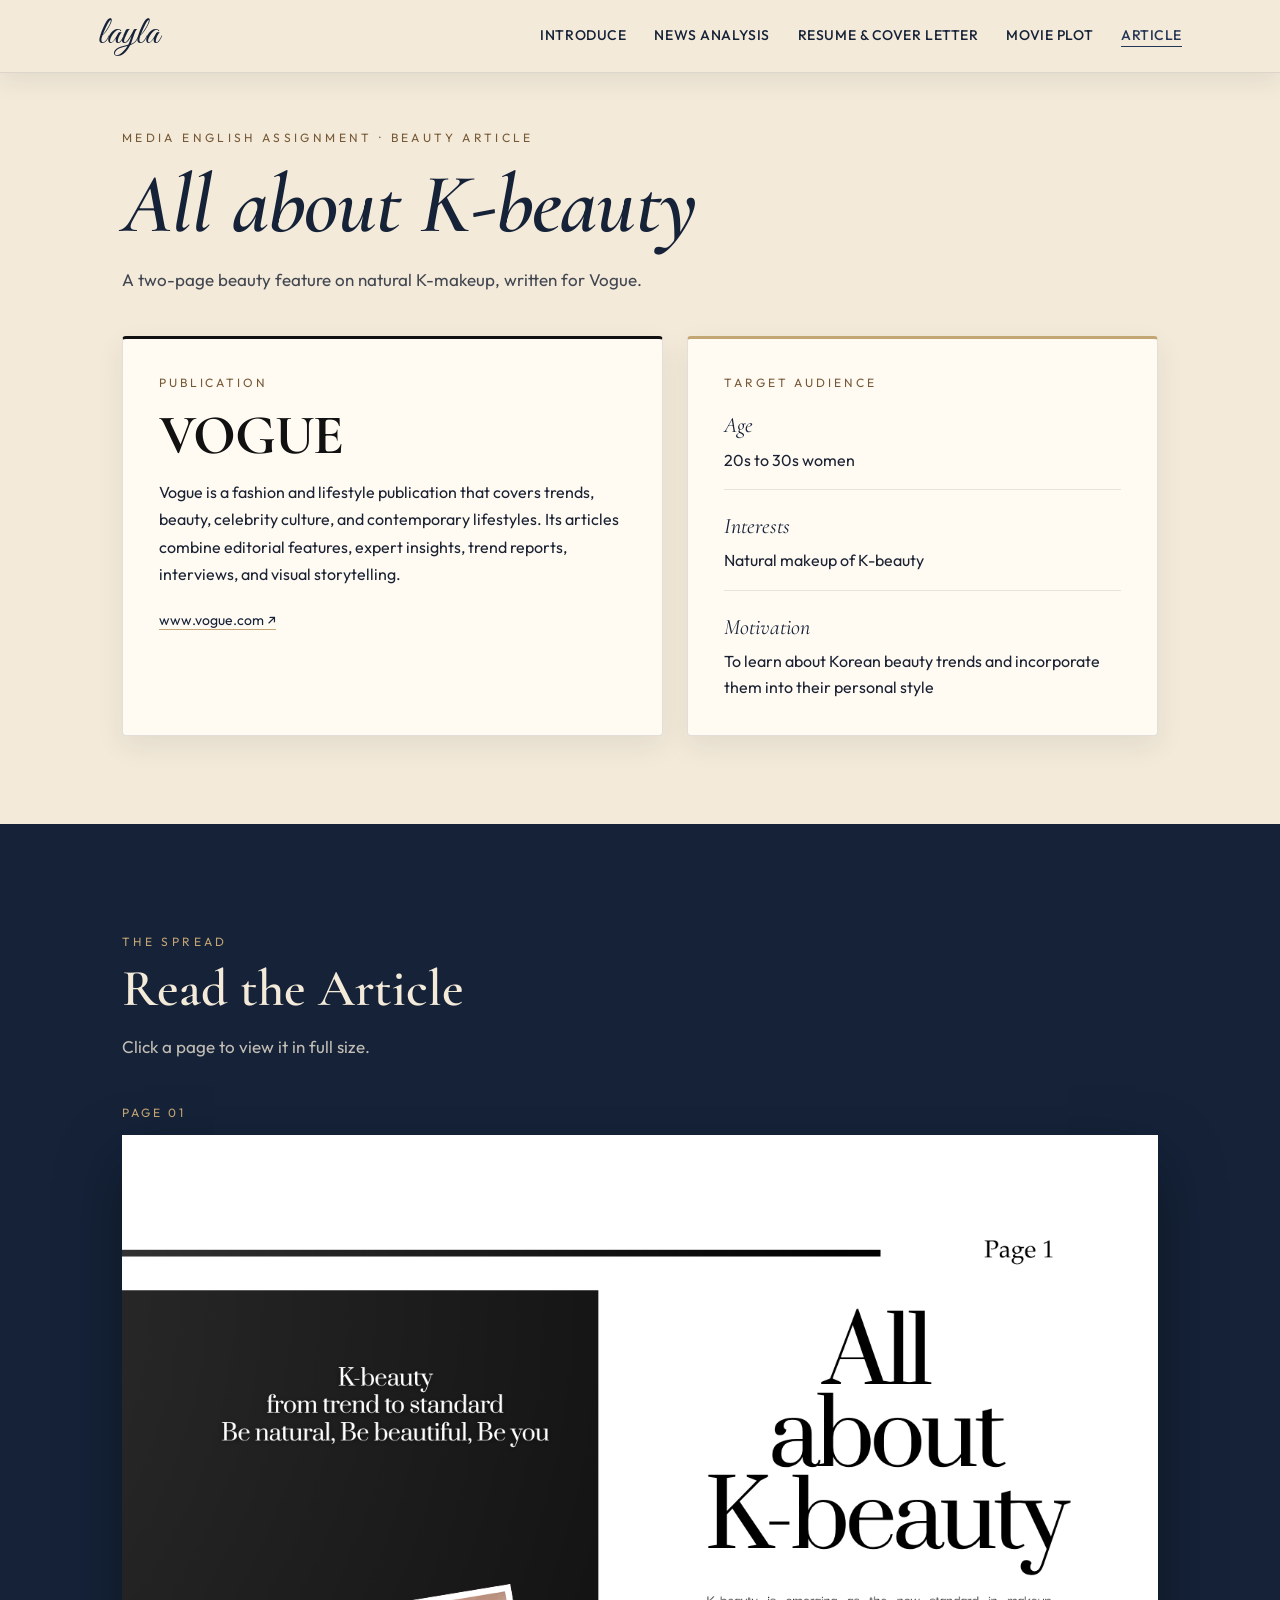
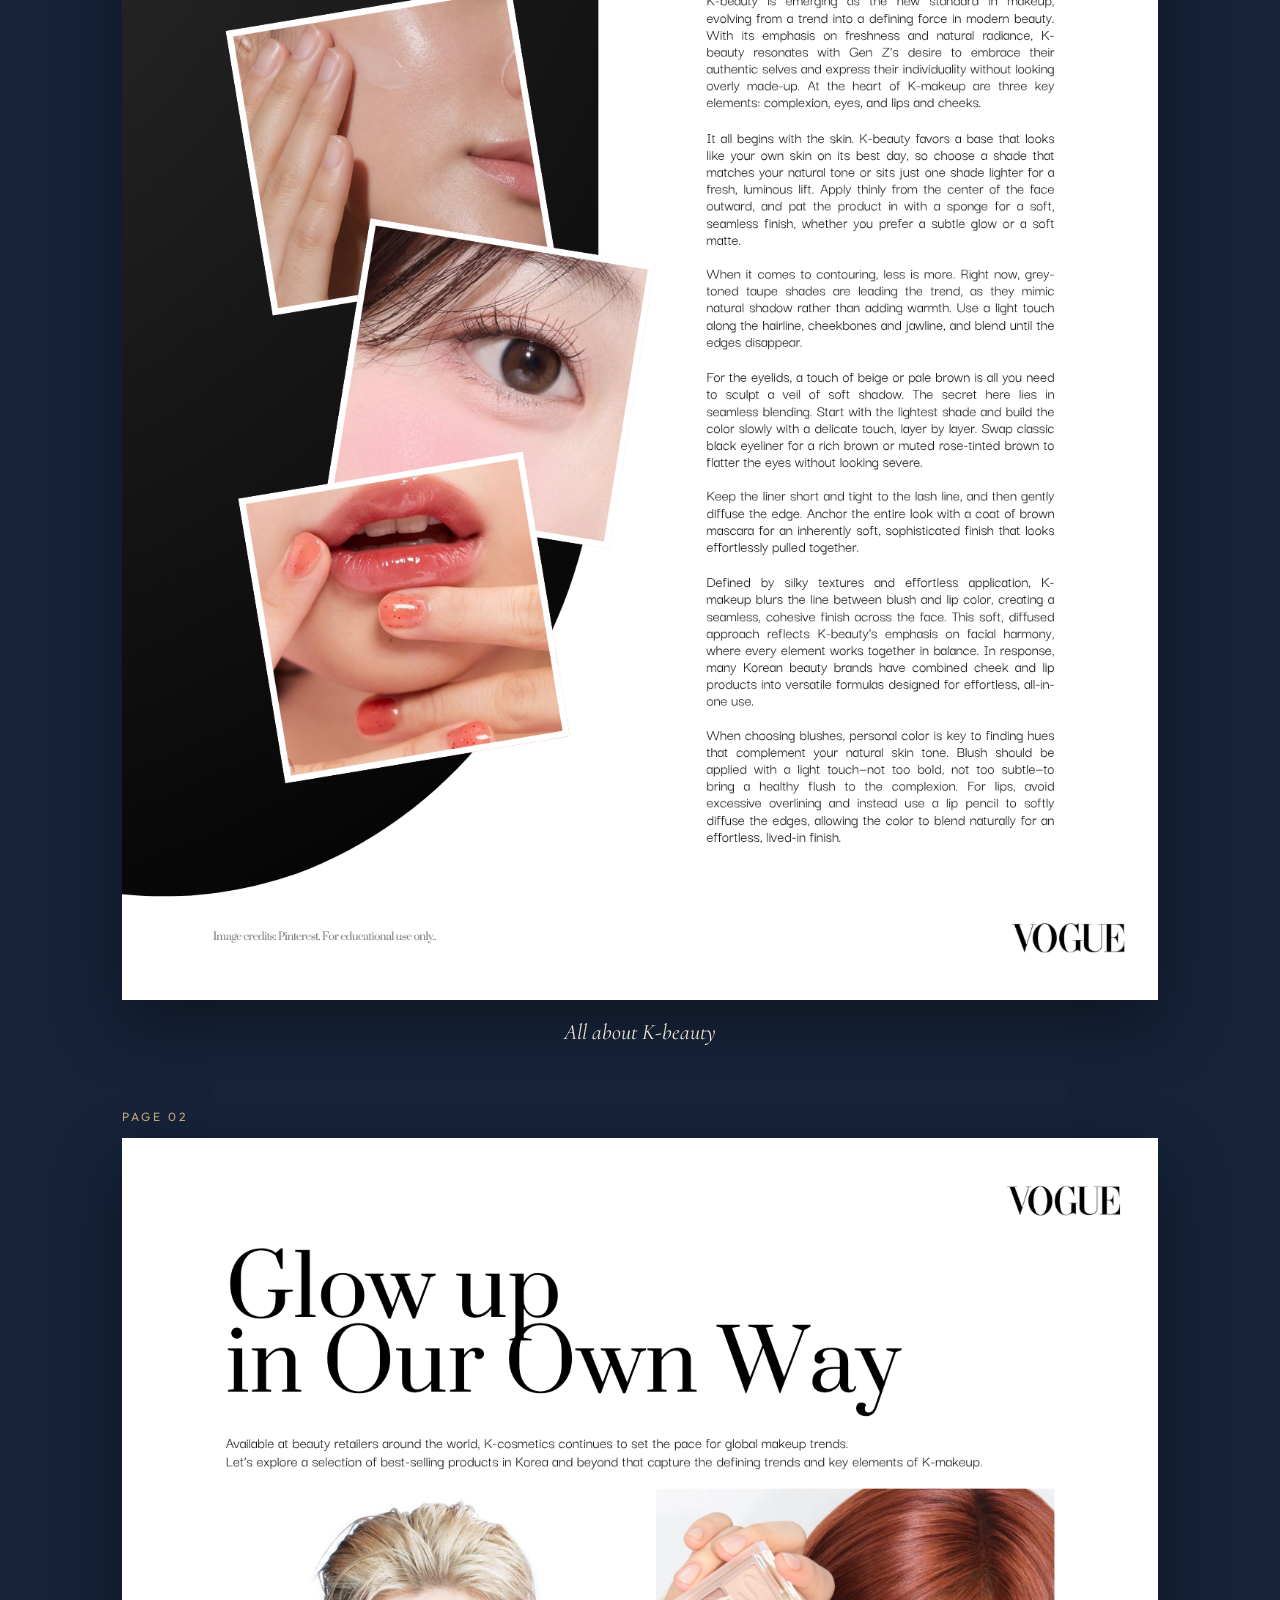
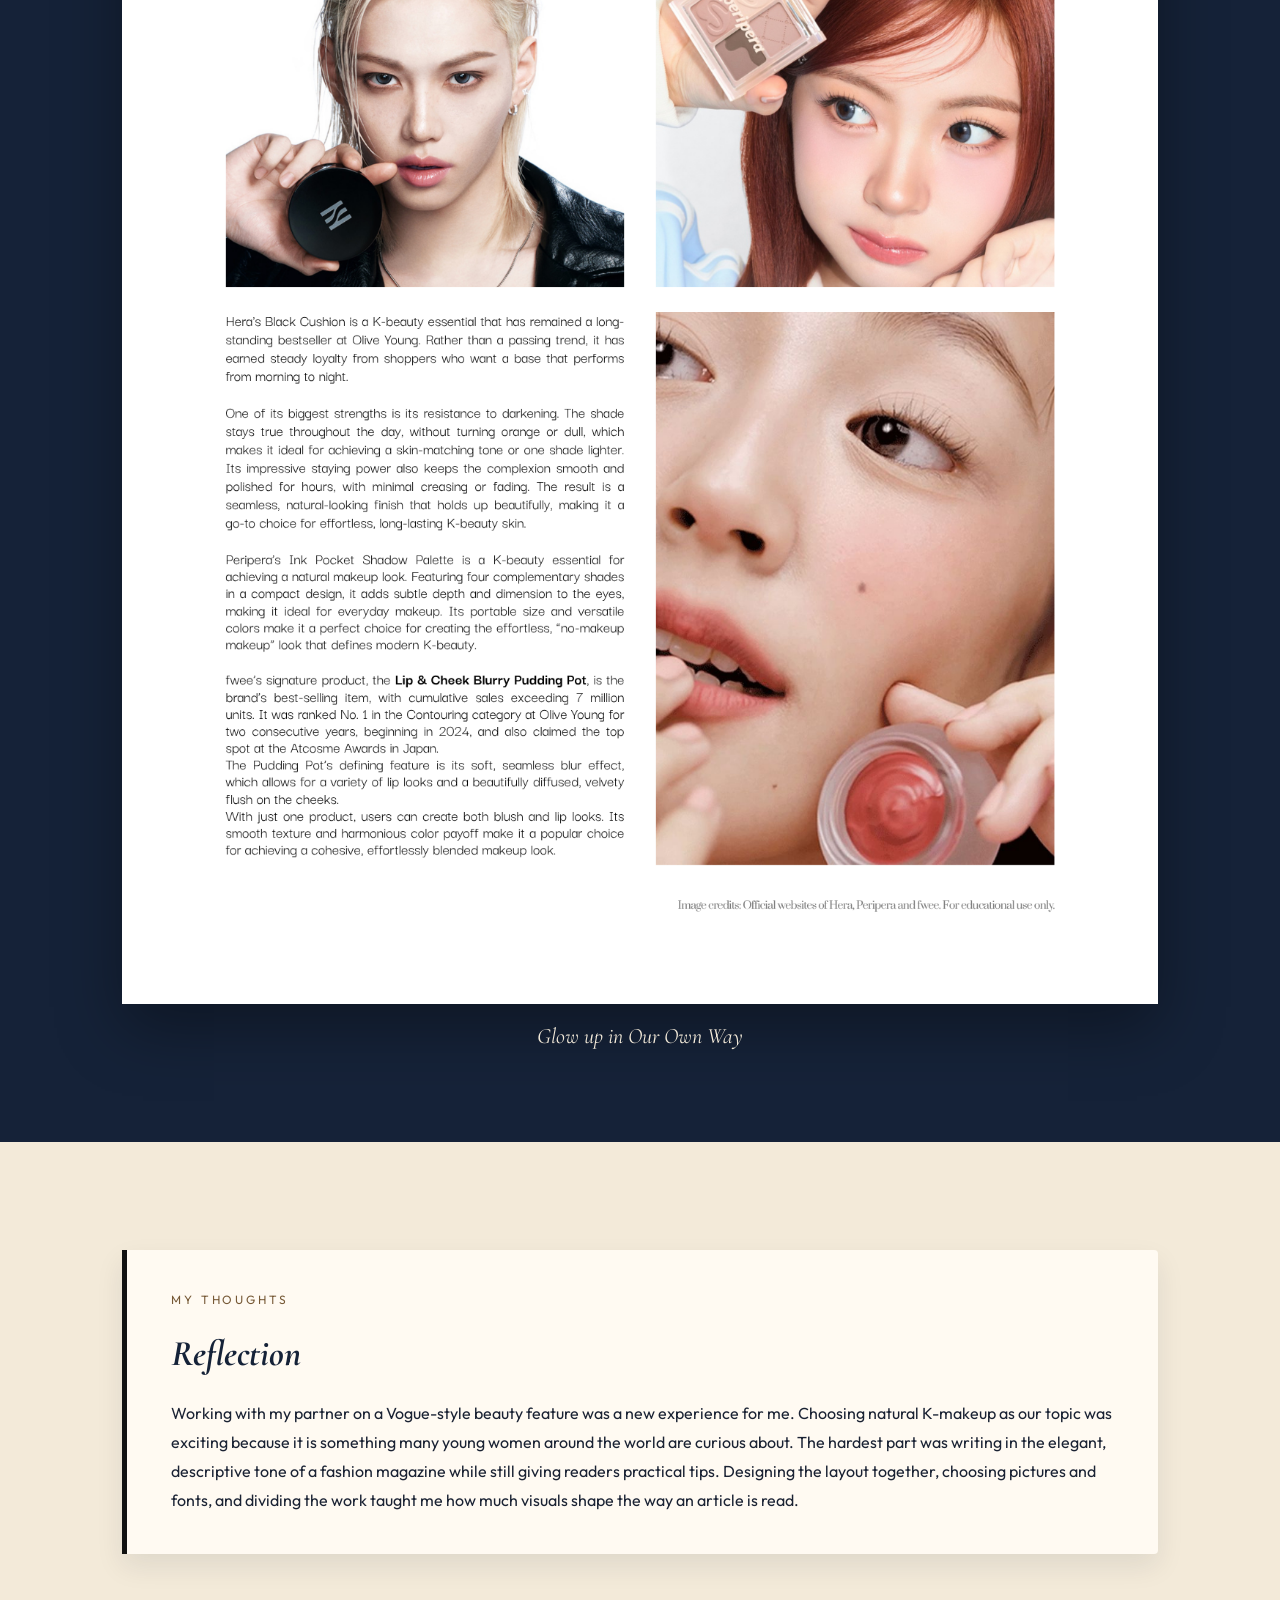
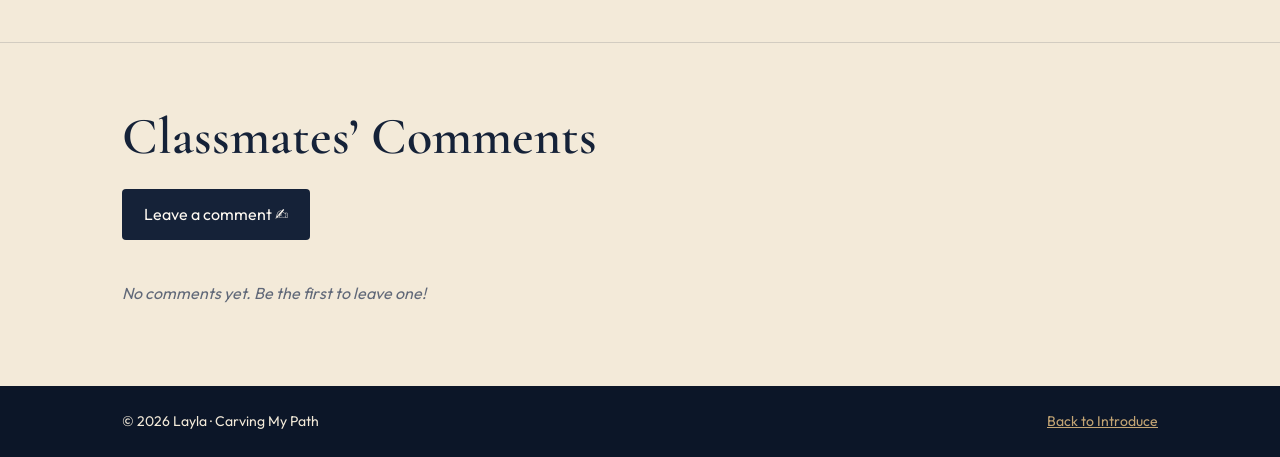
==== article/index.html @ cd9ca996 "feat: article" ====
<!doctype html>
<html lang="en">
  <head>
    <script>
      // /article -> /article/ 로 보정 (CSS·JS 경로 깨짐 방지)
      if (
        location.protocol !== "file:" &&
        !/\/$|\.html$/.test(location.pathname)
      ) {
        location.replace(
          location.pathname + "/" + location.search + location.hash,
        );
      }
    </script>
    <meta charset="UTF-8" />
    <meta name="viewport" content="width=device-width, initial-scale=1.0" />
    <title>Article — Carving My Path</title>
    <link rel="preconnect" href="https://fonts.googleapis.com" />
    <link rel="preconnect" href="https://fonts.gstatic.com" crossorigin />
    <link
      href="https://fonts.googleapis.com/css2?family=Cormorant+Garamond:ital,wght@0,500;0,600;0,700;1,500&family=Great+Vibes&family=Outfit:wght@300;400;500;600&display=swap"
      rel="stylesheet"
    />
    <link rel="stylesheet" href="../css/common.css" />
    <link rel="stylesheet" href="article.css" />
  </head>
  <body data-page="article">
    <a class="skip-link" href="#page-content">Skip to content</a>
    <site-header></site-header>
    <main id="page-content">
      <section class="section" id="article-info">
        <div class="container">
          <p class="chapterLabel">Media English Assignment · Beauty Article</p>
          <h1 class="section__title">All about K-beauty</h1>
          <p class="section__lead">
            A two-page beauty feature on natural K-makeup, written for Vogue.
          </p>

          <div class="infoGrid">
            <article class="mastCard">
              <p class="mastCard__label">Publication</p>
              <a
                class="mastCard__logo"
                href="https://www.vogue.com/"
                target="_blank"
                rel="noopener noreferrer"
                >VOGUE</a
              >
              <p>
                Vogue is a fashion and lifestyle publication that covers trends,
                beauty, celebrity culture, and contemporary lifestyles. Its
                articles combine editorial features, expert insights, trend
                reports, interviews, and visual storytelling.
              </p>
              <a
                class="mastCard__link"
                href="https://www.vogue.com/"
                target="_blank"
                rel="noopener noreferrer"
                >www.vogue.com ↗</a
              >
            </article>

            <article class="audienceCard">
              <p class="mastCard__label">Target Audience</p>
              <dl class="audienceList">
                <div>
                  <dt>Age</dt>
                  <dd>20s to 30s women</dd>
                </div>
                <div>
                  <dt>Interests</dt>
                  <dd>Natural makeup of K-beauty</dd>
                </div>
                <div>
                  <dt>Motivation</dt>
                  <dd>
                    To learn about Korean beauty trends and incorporate them
                    into their personal style
                  </dd>
                </div>
              </dl>
            </article>
          </div>
        </div>
      </section>

      <section class="section section--navy" id="article-spread">
        <div class="container">
          <p class="chapterLabel">The Spread</p>
          <h2 class="section__title">Read the Article</h2>
          <p class="section__lead">Click a page to view it in full size.</p>

          <div class="spread">
            <figure class="spreadPage">
              <span class="spreadPage__num">Page 01</span>
              <a
                href="../assets/img/article-page-1.png"
                target="_blank"
                rel="noopener"
              >
                <img
                  src="../assets/img/article-page-1.png"
                  alt="Vogue article page 1: All about K-beauty"
                  width="1414"
                  height="2000"
                />
              </a>
              <figcaption>All about K-beauty</figcaption>
            </figure>
            <figure class="spreadPage">
              <span class="spreadPage__num">Page 02</span>
              <a
                href="../assets/img/article-page-2.png"
                target="_blank"
                rel="noopener"
              >
                <img
                  src="../assets/img/article-page-2.png"
                  alt="Vogue article page 2: Glow up in Our Own Way"
                  width="1414"
                  height="2000"
                  loading="lazy"
                />
              </a>
              <figcaption>Glow up in Our Own Way</figcaption>
            </figure>
          </div>
        </div>
      </section>

      <section class="section" id="article-reflection">
        <div class="container">
          <blockquote class="reflectionNote">
            <p class="mastCard__label">My Thoughts</p>
            <h2>Reflection</h2>
            <p>
              Working with my partner on a Vogue-style beauty feature was a new
              experience for me. Choosing natural K-makeup as our topic was
              exciting because it is something many young women around the world
              are curious about. The hardest part was writing in the elegant,
              descriptive tone of a fashion magazine while still giving readers
              practical tips. Designing the layout together, choosing pictures
              and fonts, and dividing the work taught me how much visuals shape
              the way an article is read.
            </p>
          </blockquote>
        </div>
      </section>

      <site-comments page="Article"></site-comments>
    </main>

    <site-footer></site-footer>
    <script src="../components/header.js" defer></script>
    <script src="../components/footer.js" defer></script>
    <script src="../components/comments-data.js" defer></script>
    <script src="../components/comments.js" defer></script>
    <script src="../js/script.js" defer></script>
  </body>
</html>
---- css/common.css ----
/* Carving My Path — common styles */

:root {
  --navy: #152238;
  --navy-deep: #0c1628;
  --navy-soft: #243656;
  --beige: #f3ead9;
  --beige-2: #e7d8c0;
  --cream: #fffaf2;
  --ink: #1a2233;
  --gold: #c4a574;
  --header-h: 72px;
  --max: 1080px;
  --shadow: 0 18px 40px rgba(21, 34, 56, 0.16);
}

* {
  box-sizing: border-box;
}

html {
  scroll-behavior: smooth;
}

body {
  margin: 0;
  color: var(--ink);
  background: var(--beige);
  font-family: "Outfit", system-ui, sans-serif;
  font-weight: 400;
  line-height: 1.65;
}

img,
video {
  max-width: 100%;
}

a {
  color: inherit;
}

.header {
  position: fixed;
  top: 0;
  left: 0;
  right: 0;
  z-index: 50;
  transition:
    background 0.3s ease,
    border-color 0.3s ease,
    box-shadow 0.3s ease;
  background: transparent;
  border-bottom: 1px solid transparent;
}

.header.is-scrolled {
  background: rgba(243, 234, 217, 0.92);
  backdrop-filter: blur(12px);
  border-bottom: 1px solid rgba(21, 34, 56, 0.1);
  box-shadow: 0 8px 24px rgba(21, 34, 56, 0.08);
}

.header__inner {
  max-width: calc(var(--max) + 48px);
  margin: 0 auto;
  padding: 14px 22px;
  display: flex;
  align-items: center;
  justify-content: space-between;
  gap: 16px;
}

.logo {
  font-family: "Great Vibes", cursive;
  font-size: 40px;
  line-height: 1;
  color: var(--beige);
  text-decoration: none;
  padding-bottom: 4px;
}

.header.is-scrolled .logo {
  color: var(--navy);
}

.nav {
  display: flex;
  gap: 28px;
}

.nav a {
  text-decoration: none;
  color: rgba(243, 234, 217, 0.88);
  font-size: 14px;
  font-weight: 500;
  letter-spacing: 0.04em;
  text-transform: uppercase;
}

.header.is-scrolled .nav a {
  color: var(--navy);
}

.nav a:hover,
.nav a.is-active {
  color: var(--gold);
}

.header.is-scrolled .nav a.is-active,
.header.is-scrolled .nav a:hover {
  color: var(--navy-soft);
  text-decoration: underline;
  text-underline-offset: 6px;
}

.menuBtn {
  display: none;
  width: 42px;
  height: 42px;
  border: 1px solid rgba(243, 234, 217, 0.45);
  background: transparent;
  border-radius: 999px;
  cursor: pointer;
  padding: 0;
  align-items: center;
  justify-content: center;
  flex-direction: column;
  gap: 6px;
}

.menuBtn span {
  display: block;
  width: 16px;
  height: 1.5px;
  background: var(--beige);
}

.header.is-scrolled .menuBtn {
  border-color: rgba(21, 34, 56, 0.25);
}

.header.is-scrolled .menuBtn span {
  background: var(--navy);
}

.header:has(#mobileNav:not([hidden])) {
  background: rgba(12, 22, 40, 0.94);
}

.header.is-scrolled:has(#mobileNav:not([hidden])) {
  background: rgba(243, 234, 217, 0.96);
}

.mobileNav {
  display: none;
  flex-direction: column;
  gap: 12px;
  padding: 0 22px 18px;
}

.mobileNav a {
  text-decoration: none;
  color: var(--navy);
  font-weight: 500;
}

#chapter1,
#chapter2,
#news-analysis,
#contact {
  scroll-margin-top: 70px;
}

.section {
  padding: 108px 0 88px;
  overflow: hidden;
}

.container {
  max-width: var(--max);
  margin: 0 auto;
  padding: 0 22px;
}

.chapterLabel {
  margin: 0 0 8px;
  color: var(--gold);
  letter-spacing: 0.28em;
  text-transform: uppercase;
  font-size: 12px;
  color: #765936;
}

.section__title {
  margin: 0 0 14px;
  font-family: "Cormorant Garamond", serif;
  font-size: clamp(36px, 5vw, 52px);
  font-weight: 600;
  color: var(--navy);
  line-height: 1.15;
}

.section__lead {
  margin: 0 0 42px;
  max-width: 62ch;
  font-size: 17px;
  color: rgba(26, 34, 51, 0.82);
}

.section--navy {
  background: var(--navy);
  color: var(--beige);
}

.section--navy .section__title {
  color: var(--beige);
}

.section--navy .section__lead {
  color: rgba(243, 234, 217, 0.78);
}

.section--navy .storyText h3 {
  color: var(--beige);
}

.section--navy .storyText p {
  color: rgba(243, 234, 217, 0.88);
}

.storyRow {
  display: grid;
  grid-template-columns: 1fr 3fr;
  gap: 36px;
  align-items: center;
  margin: 0 0 56px;
}

.storyRow--reverse {
  grid-template-columns: 3fr 1fr;
}

.storyRow--reverse .polaroid {
  order: 2;
}

.storyRow--reverse .storyText {
  order: 1;
}

.storyText h3 {
  margin: 0 0 12px;
  font-family: "Cormorant Garamond", serif;
  font-size: 30px;
  font-weight: 600;
  color: var(--navy);
}

.storyText p {
  margin: 0 0 14px;
  font-size: 16px;
}

.storyText p:last-child {
  margin-bottom: 0;
}

.polaroid {
  margin: 0;
  background: var(--cream);
  padding: 14px 14px 12px;
  box-shadow: var(--shadow);
  transform: rotate(-2deg);
  border-radius: 2px;
  transition:
    transform 0.4s cubic-bezier(0.175, 0.885, 0.32, 1.275),
    box-shadow 0.4s ease;
  cursor: pointer;
}

.storyRow--reverse .polaroid {
  transform: rotate(2deg);
}

.polaroid:hover {
  transform: scale(1.05) rotate(0deg) translateY(-10px) !important;
  box-shadow: 0 25px 50px rgba(21, 34, 56, 0.3);
  z-index: 10;
}

.polaroid img {
  display: block;
  width: 100%;
  aspect-ratio: 4 / 5;
  object-fit: cover;
  background: linear-gradient(160deg, var(--beige-2), var(--navy-soft));
}

.polaroid figcaption {
  margin: 10px 2px 2px;
  font-family: "Great Vibes", cursive;
  font-size: 22px;
  color: var(--navy);
  text-align: center;
}

.footer {
  margin: 40px 0 0;
  font-size: 13px;
  color: var(--beige);
}

.reveal {
  opacity: 0;
  transform: translateY(40px);
  transition: all 0.8s cubic-bezier(0.5, 0, 0, 1);
}

.reveal.is-visible {
  opacity: 1;
  transform: translateY(0);
}

@media (max-width: 860px) {
  .nav {
    display: none;
  }

  .menuBtn {
    display: inline-flex;
  }

  .mobileNav:not([hidden]) {
    display: flex;
  }

  .header.is-scrolled .mobileNav a,
  .header .mobileNav a {
    color: var(--beige);
  }

  .header.is-scrolled .mobileNav a {
    color: var(--navy);
  }

  .storyRow,
  .storyRow--reverse {
    grid-template-columns: 1fr;
    gap: 20px;
  }

  .storyRow--reverse .polaroid,
  .storyRow--reverse .storyText {
    order: unset;
  }

  .polaroid {
    max-width: 280px;
    margin: 0 auto;
  }
}

.hover-word {
  display: inline-block;
  transition:
    transform 0.2s cubic-bezier(0.175, 0.885, 0.32, 1.275),
    color 0.2s ease,
    filter 0.3s ease,
    opacity 0.3s ease;
  cursor: pointer;
}

.hover-word:hover {
  transform: scale(1.15) translateY(-2px);
  color: var(--gold);
  z-index: 10;
  position: relative;
}

.hover-word:has(+ .hover-word:hover) {
  filter: blur(2.5px);
  opacity: 0.9;
}

.hover-word:has(+ .hover-word + .hover-word:hover) {
  filter: blur(1px);
  opacity: 1.2;
}

.hover-word:hover + .hover-word {
  filter: blur(2.5px);
  opacity: 0.9;
}

.hover-word:hover + .hover-word + .hover-word {
  filter: blur(1px);
  opacity: 1.2;
}

@media (min-width: 861px) {
  .nav {
    gap: 16px;
  }

  .nav a {
    font-size: 12px;
  }
}

@media (prefers-reduced-motion: reduce) {
  html {
    scroll-behavior: auto;
  }
}

.nav a[aria-current="page"] {
  text-decoration: underline;
  text-underline-offset: 6px;
}

.mobileNav a[aria-current="page"] {
  font-weight: 600;
  text-decoration: underline;
  text-underline-offset: 5px;
}

.siteFooter {
  padding: 24px 0;
  background: var(--navy-deep);
  color: var(--beige);
  font-size: 14px;
}

.siteFooter a {
  color: var(--gold);
}

.siteFooter > .container {
  display: flex;
  justify-content: space-between;
  gap: 16px;
  flex-wrap: wrap;
}

.skip-link {
  position: fixed;
  top: -100px;
  left: 16px;
  z-index: 100;
  background: var(--cream);
  color: var(--navy);
  padding: 12px;
}

.skip-link:focus {
  top: 12px;
}

.menuBtn {
  min-width: 44px;
  min-height: 44px;
}

.nav a {
  display: flex;
  align-items: center;
  min-height: 44px;
}

.section--navy .chapterLabel {
  color: var(--gold);
}

@media (min-width: 861px) {
  .nav {
    gap: 28px;
  }

  .nav a {
    font-size: 14px;
  }
}

@media (max-width: 860px) {
  .siteFooter > .container {
    flex-direction: column;
  }

  .mobileNav a {
    min-height: 44px;
    display: flex;
    align-items: center;
  }
}

@media (prefers-reduced-motion: reduce) {
  *,
  *::before,
  *::after {
    animation: none !important;
    transition: none !important;
  }

  .reveal {
    opacity: 1 !important;
    transform: none !important;
  }
}

/* Light-DOM shared components retain the existing page layout. */
site-header,
site-footer {
  display: contents;
}

/* Classmates' comments (components/comments.js) */
.comments {
  padding: 64px 0;
  border-top: 1px solid rgba(21, 34, 56, 0.15);
}
.commentBtn {
  display: inline-block;
  margin: 8px 0 24px;
  padding: 12px 22px;
  background: var(--navy);
  color: var(--cream);
  text-decoration: none;
  border-radius: 4px;
}
.commentList {
  display: grid;
  gap: 14px;
}
.commentCard {
  background: var(--cream);
  border-left: 3px solid var(--gold);
  padding: 16px 20px;
  border-radius: 4px;
}
.commentCard p {
  margin: 0 0 6px;
  font-style: italic;
}
.commentCard span {
  font-size: 13px;
  color: #606878;
}
.commentEmpty {
  color: #606878;
  font-style: italic;
}
---- article/article.css ----
/* Carving My Path — article (magazine) styles
   Editorial twist: black & white Vogue accents on the navy/beige theme */

body[data-page="article"] #article-info {
  padding-top: 128px;
}

#article-info .section__title {
  font-size: clamp(44px, 7vw, 84px);
  font-style: italic;
  letter-spacing: -0.01em;
}

.infoGrid {
  display: grid;
  grid-template-columns: 1.15fr 1fr;
  gap: 24px;
  margin-top: 36px;
}

.mastCard,
.audienceCard {
  padding: 34px 36px;
  background: var(--cream);
  border: 1px solid rgba(21, 34, 56, 0.12);
  border-radius: 4px;
  box-shadow: 0 10px 28px rgba(21, 34, 56, 0.08);
}
.mastCard {
  border-top: 3px solid #111;
}
.audienceCard {
  border-top: 3px solid var(--gold);
}

.mastCard__label {
  margin: 0 0 14px;
  font-size: 12px;
  letter-spacing: 0.24em;
  text-transform: uppercase;
  color: #765936;
}

.mastCard__logo {
  display: block;
  margin-bottom: 16px;
  font-family: "Bodoni Moda", "Didot", "Cormorant Garamond", Georgia, serif;
  font-size: 56px;
  font-weight: 700;
  line-height: 1;
  letter-spacing: -0.02em;
  color: #111;
  text-decoration: none;
}
.mastCard p:not(.mastCard__label) {
  margin: 0 0 18px;
  line-height: 1.7;
}
.mastCard__link {
  font-size: 14px;
  color: var(--navy);
  border-bottom: 1px solid var(--gold);
  text-decoration: none;
}
.mastCard__link:hover {
  color: #765936;
}

.audienceList {
  margin: 0;
  display: grid;
  gap: 18px;
}
.audienceList div {
  padding-bottom: 16px;
  border-bottom: 1px solid rgba(21, 34, 56, 0.1);
}
.audienceList div:last-child {
  border-bottom: 0;
  padding-bottom: 0;
}
.audienceList dt {
  margin-bottom: 4px;
  font-family: "Cormorant Garamond", Georgia, serif;
  font-size: 22px;
  font-style: italic;
  color: var(--navy);
}
.audienceList dd {
  margin: 0;
  line-height: 1.6;
}

/* The spread — large magazine pages */
.spread {
  display: grid;
  gap: 56px;
  justify-items: center;
  margin-top: 40px;
}
.spreadPage {
  position: relative;
  width: 100%;
  margin: 0;
}
.spreadPage__num {
  display: block;
  margin-bottom: 12px;
  font-size: 12px;
  letter-spacing: 0.24em;
  text-transform: uppercase;
  color: var(--gold);
}
.spreadPage a {
  display: block;
}
.spreadPage img {
  display: block;
  width: 100%;
  height: auto;
  background: #fff;
  box-shadow: 0 24px 60px rgba(0, 0, 0, 0.35);
  transition:
    transform 0.35s ease,
    box-shadow 0.35s ease;
}
.spreadPage a:hover img {
  transform: translateY(-4px);
  box-shadow: 0 30px 70px rgba(0, 0, 0, 0.45);
}
.spreadPage figcaption {
  margin-top: 14px;
  text-align: center;
  font-family: "Cormorant Garamond", Georgia, serif;
  font-size: 22px;
  font-style: italic;
  color: var(--beige);
}

/* Reflection */
.reflectionNote {
  margin: 0 auto;
  padding: 40px 44px;
  background: var(--cream);
  border-left: 5px solid #111;
  border-radius: 0 4px 4px 0;
  box-shadow: 0 12px 28px rgba(21, 34, 56, 0.09);
}
.reflectionNote h2 {
  margin: 0 0 16px;
  font-family: "Cormorant Garamond", Georgia, serif;
  font-size: 36px;
  font-style: italic;
  color: var(--navy);
}
.reflectionNote > p:not(.mastCard__label) {
  margin: 0;
  line-height: 1.8;
}

@media (max-width: 860px) {
  body[data-page="article"] #article-info {
    padding-top: 112px;
  }
  .infoGrid {
    grid-template-columns: 1fr;
  }
  .mastCard,
  .audienceCard {
    padding: 26px 22px;
  }
  .mastCard__logo {
    font-size: 44px;
  }
  .spread {
    gap: 40px;
  }
  .reflectionNote {
    padding: 28px 22px;
  }
}
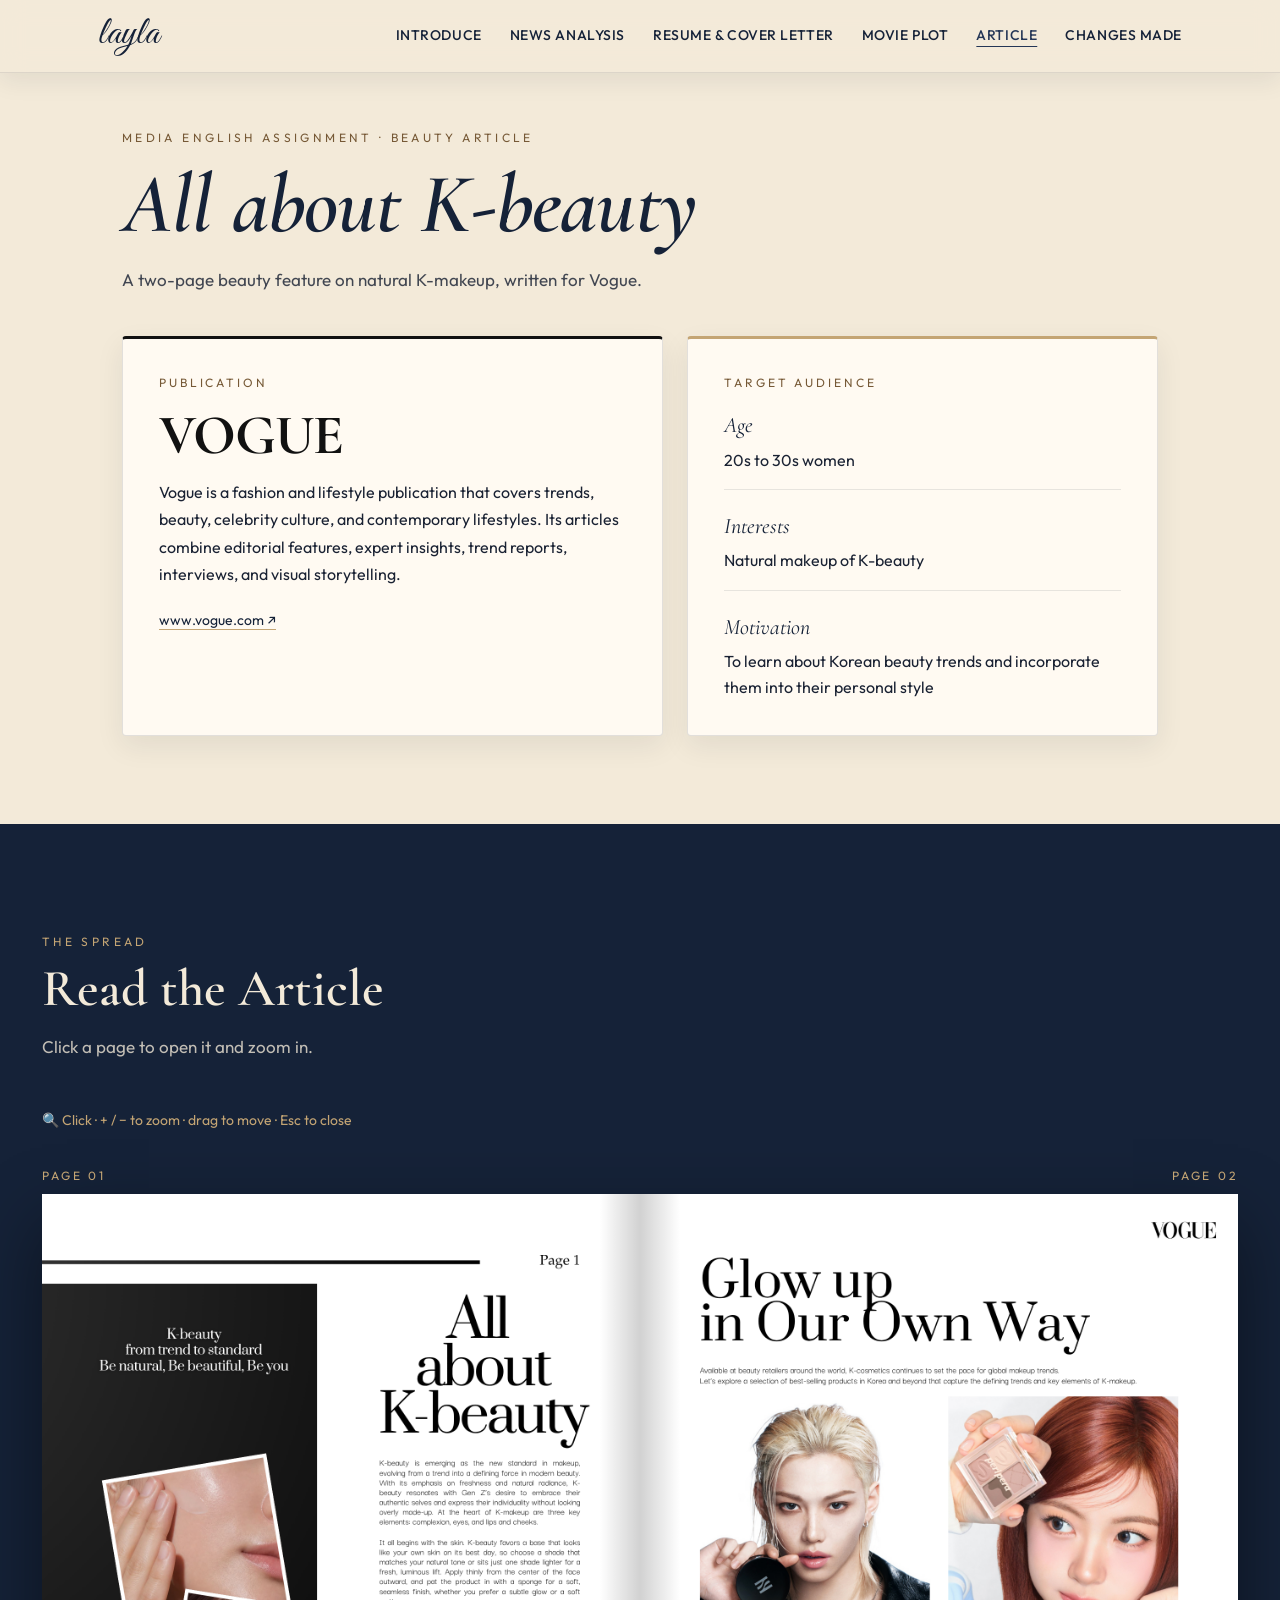
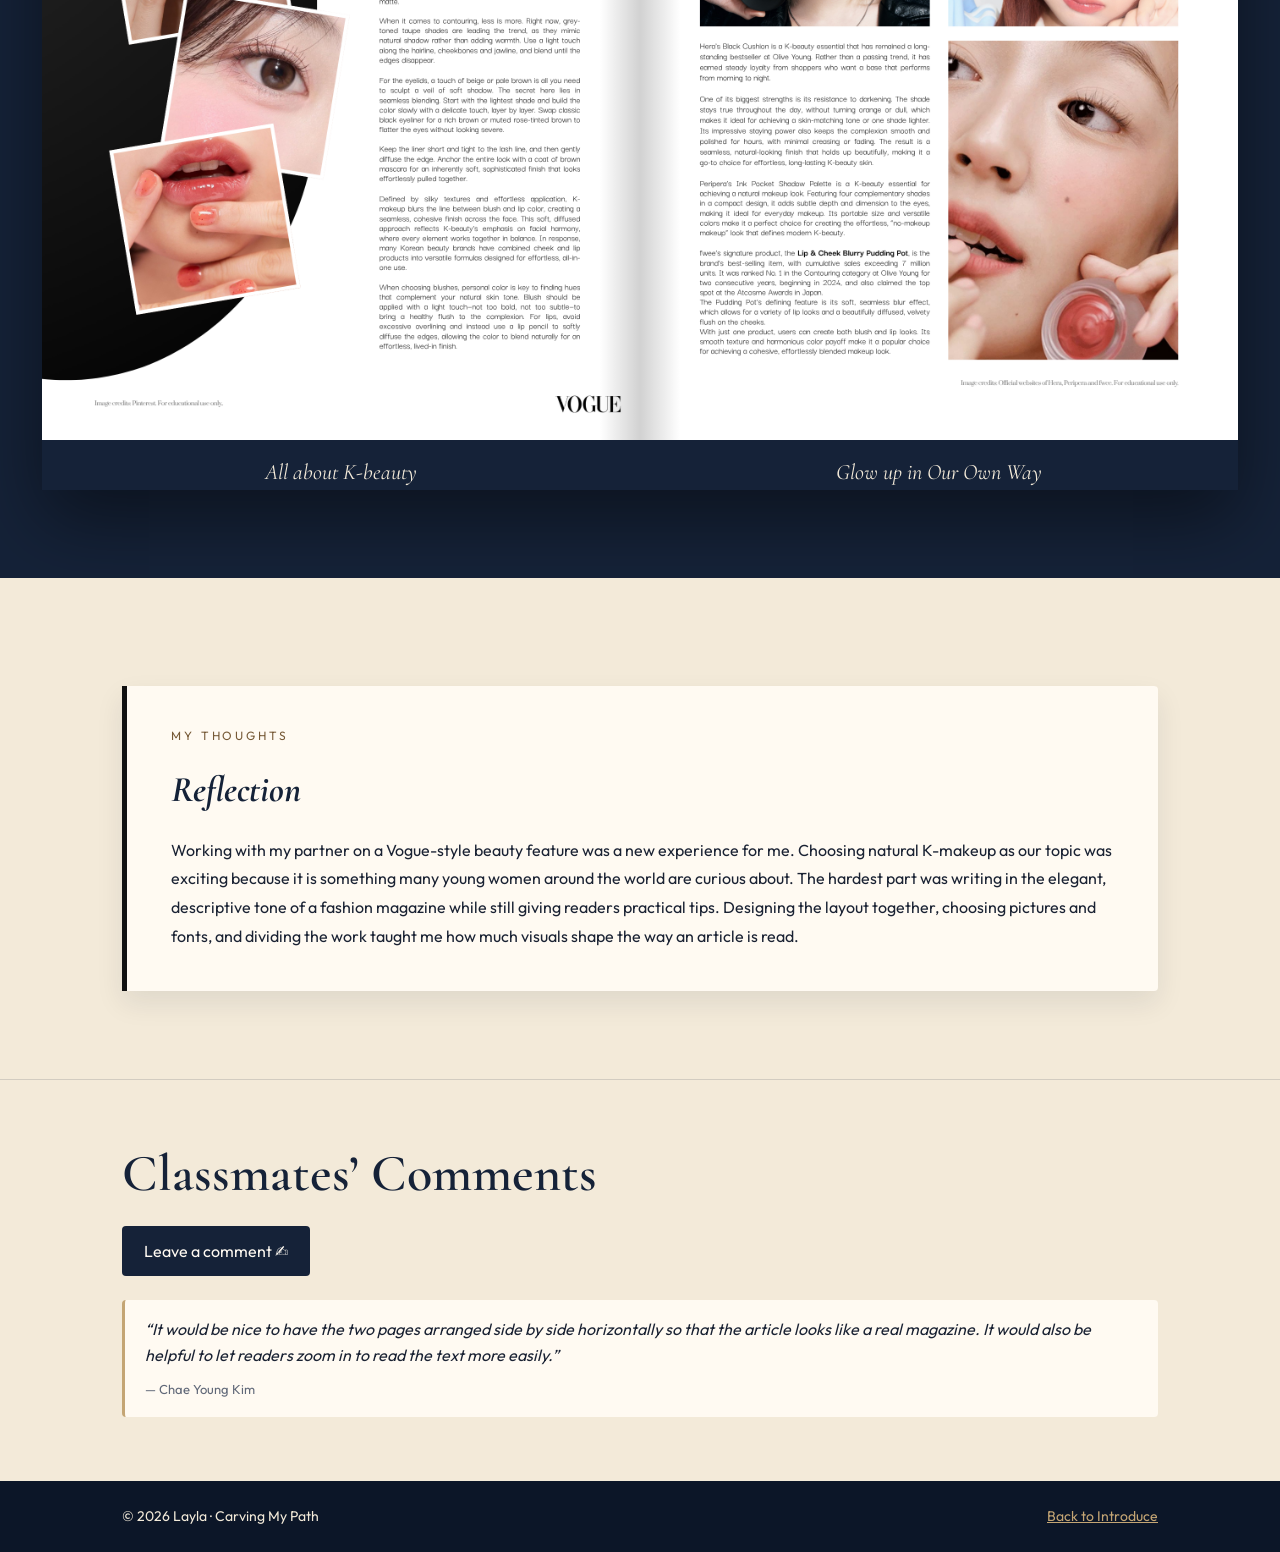
==== commit fbe7cd47: "feat: changes made" ====
--- a/article/index.html
+++ b/article/index.html
@@ -89,7 +89,8 @@
         <div class="container">
           <p class="chapterLabel">The Spread</p>
           <h2 class="section__title">Read the Article</h2>
-          <p class="section__lead">Click a page to view it in full size.</p>
+          <p class="section__lead">Click a page to open it and zoom in.</p>
+          <p class="zoomHint">🔍 Click · + / − to zoom · drag to move · Esc to close</p>
 
           <div class="spread">
             <figure class="spreadPage">
@@ -157,5 +158,6 @@
     <script src="../components/comments-data.js" defer></script>
     <script src="../components/comments.js" defer></script>
     <script src="../js/script.js" defer></script>
+    <script src="article.js" defer></script>
   </body>
 </html>
--- a/css/common.css
+++ b/css/common.css
@@ -550,3 +550,9 @@
   color: #606878;
   font-style: italic;
 }
+
+/* Six menu items: tighten spacing on mid-size screens */
+@media (min-width: 861px) and (max-width: 1120px) {
+  .nav { gap: 16px; }
+  .nav a { font-size: 12.5px; letter-spacing: 0.02em; }
+}
--- a/article/article.css
+++ b/article/article.css
@@ -179,3 +179,79 @@
     padding: 28px 22px;
   }
 }
+
+/* Change 3 — pages side by side like a real magazine spread */
+@media (min-width: 861px) {
+  #article-spread .container { max-width: 1240px; }
+  .spread {
+    grid-template-columns: 1fr 1fr;
+    gap: 0;
+    align-items: start;
+    margin-top: 48px;
+    box-shadow: 0 30px 70px rgba(0, 0, 0, 0.45);
+  }
+  .spreadPage__num { position: absolute; top: -28px; left: 0; }
+  .spreadPage + .spreadPage .spreadPage__num { left: auto; right: 0; }
+  .spreadPage img { box-shadow: none; }
+  .spreadPage:first-child img { box-shadow: inset -18px 0 30px -20px rgba(0,0,0,.35); }
+  .spreadPage a { position: relative; }
+  .spreadPage:first-child a::after {
+    content: "";
+    position: absolute; top: 0; right: 0; bottom: 0; width: 40px;
+    background: linear-gradient(to left, rgba(0,0,0,0.18), transparent);
+    pointer-events: none;
+  }
+  .spreadPage + .spreadPage a::after {
+    content: "";
+    position: absolute; top: 0; left: 0; bottom: 0; width: 40px;
+    background: linear-gradient(to right, rgba(0,0,0,0.18), transparent);
+    pointer-events: none;
+  }
+  .spreadPage a:hover img { transform: none; }
+}
+.spreadPage a { cursor: zoom-in; }
+.zoomHint {
+  display: inline-flex; align-items: center; gap: 8px;
+  margin-top: 6px; font-size: 14px; color: var(--gold);
+}
+
+/* Change 4 — zoom viewer */
+.zoomViewer {
+  position: fixed; inset: 0; z-index: 1000;
+  display: flex; flex-direction: column;
+  background: rgba(8, 14, 26, 0.97);
+}
+.zoomViewer[hidden] { display: none; }
+.zoomViewer__bar {
+  display: flex; align-items: center; justify-content: space-between; gap: 12px;
+  padding: 14px 20px; color: var(--beige); background: var(--navy-deep);
+  border-bottom: 1px solid rgba(243, 234, 217, 0.12);
+}
+.zoomViewer__title {
+  font-family: "Cormorant Garamond", Georgia, serif; font-size: 20px; font-style: italic;
+}
+.zoomViewer__tools { display: flex; align-items: center; gap: 8px; }
+.zoomViewer__tools button {
+  min-width: 40px; height: 40px; padding: 0 12px;
+  font: 500 15px "Outfit", system-ui, sans-serif;
+  color: var(--navy-deep); background: var(--beige);
+  border: 0; border-radius: 4px; cursor: pointer;
+}
+.zoomViewer__tools button:hover { background: var(--gold); }
+.zoomViewer__tools .zoomViewer__close { background: var(--gold); }
+.zoomViewer__level { min-width: 52px; text-align: center; font-size: 14px; }
+.zoomViewer__stage {
+  flex: 1; overflow: auto; cursor: grab;
+  display: grid; place-items: start center; padding: 24px;
+}
+.zoomViewer__stage.is-dragging { cursor: grabbing; }
+.zoomViewer__stage img {
+  display: block; max-width: none; height: auto;
+  background: #fff; box-shadow: 0 20px 60px rgba(0,0,0,.5);
+  user-select: none; -webkit-user-drag: none;
+}
+body.is-zoom-open { overflow: hidden; }
+@media (max-width: 860px) {
+  .zoomViewer__title { display: none; }
+  .zoomViewer__bar { justify-content: center; }
+}
